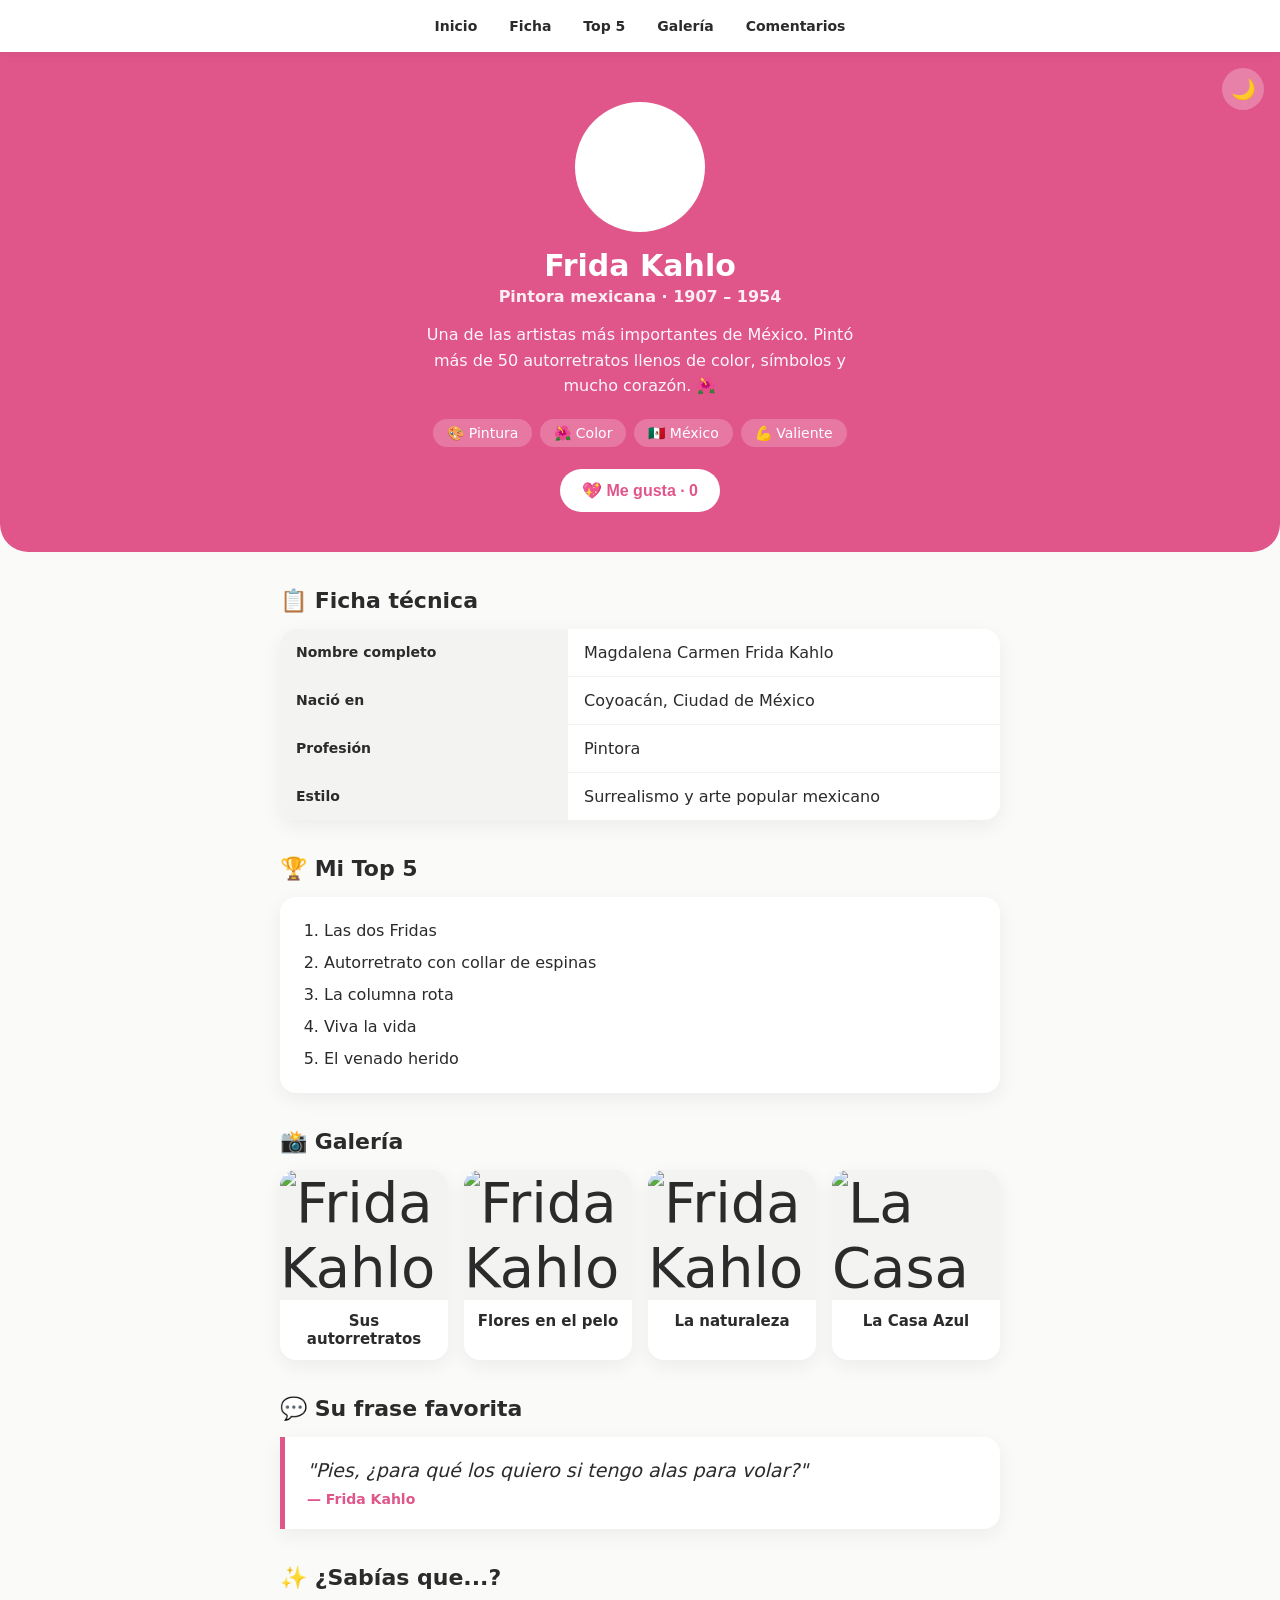
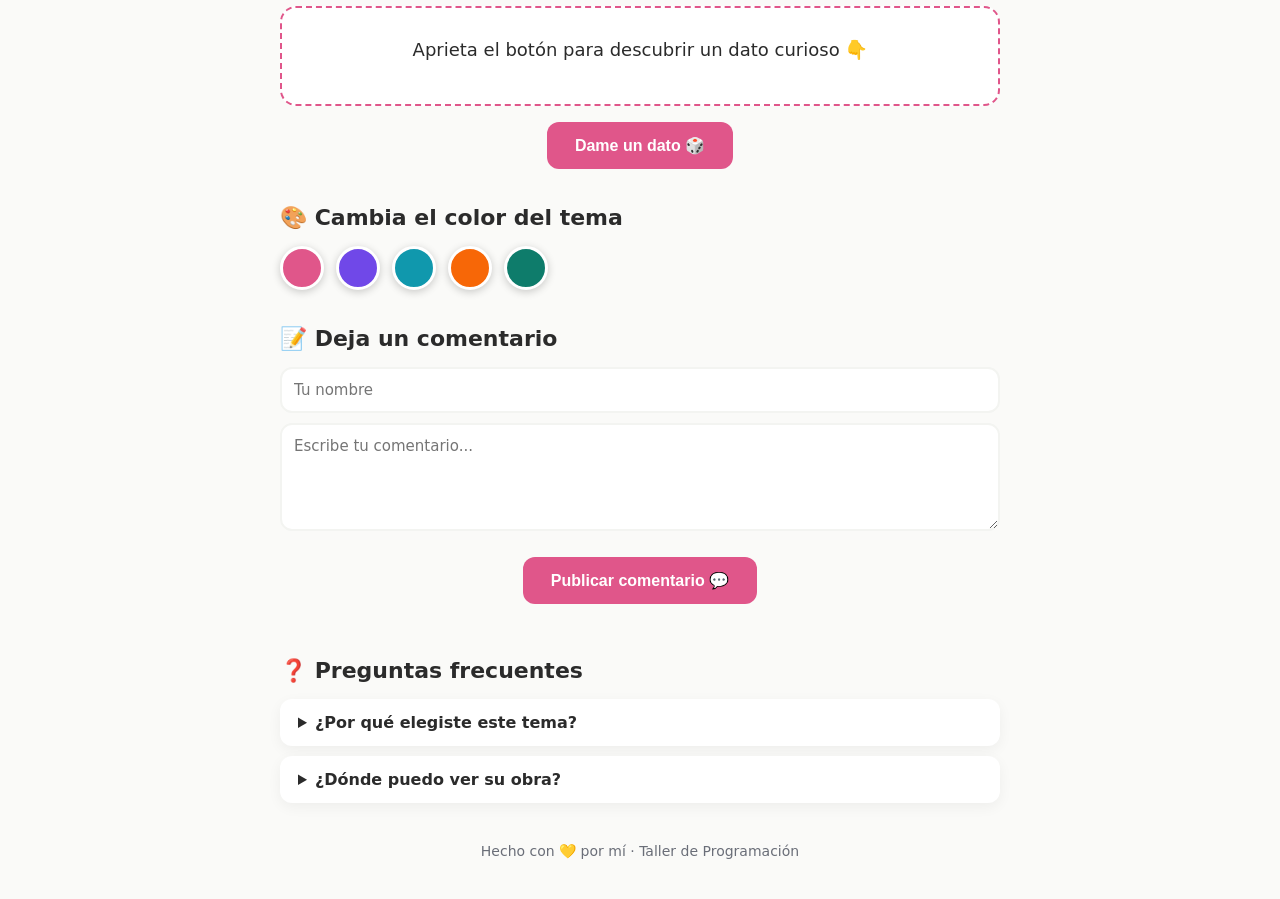
==== plantilla-base/ejemplo/index.html @ d2d50b84 "Add files via upload" ====
<!DOCTYPE html>
<html lang="es">

<head>
  <meta charset="UTF-8">
  <meta name="viewport" content="width=device-width, initial-scale=1.0">

  <link rel="stylesheet" href="style.css">

  <title>Mi Fan-Page · Frida Kahlo</title>

  <!-- ===========================================================
       MI FAN-PAGE  ·  VERSIÓN EJEMPLO (ya terminada)
       Una página sobre algo que te gusta: una artista, una
       película, tu equipo, tu mascota... ¡lo que quieras!

       Esta es la VERSIÓN DE EJEMPLO, ya completa, para ver cómo
       se ve el resultado final. La versión "para-llenar" es la
       que vas a construir tú.
       =========================================================== -->

</head>

<body>

  <!-- ====================  MENÚ DE NAVEGACIÓN  ====================
       <nav> es un menú. Cada enlace salta a una sección de la página
       usando #  (el id de la sección a la que queremos ir). -->
  <nav class="menu">
    <a href="#inicio">Inicio</a>
    <a href="#ficha">Ficha</a>
    <a href="#top">Top 5</a>
    <a href="#galeria">Galería</a>
    <a href="#comentarios">Comentarios</a>
  </nav>


  <!-- ====================  ENCABEZADO (HERO)  ==================== -->
  <header class="hero" id="inicio">

    <!-- Botón de modo oscuro (lo controla el script.js) -->
    <button id="boton-tema" class="boton-tema">🌙</button>

    <!-- Foto principal. Aquí usamos un emoji grande.
         Más abajo te decimos cómo poner una foto de verdad. -->
    <div class="foto-perfil">
      <img src="https://encrypted-tbn0.gstatic.com/images?q=tbn:ANd9GcTcyExUGSnYRdWlQVgIVwicM_nWukJu8FRSmE3G32eCwS_6CU7T2QNOvTM&s=10" alt="Frida Kahlo">
    </div>

    <h1>Frida Kahlo</h1>
    <p class="subtitulo">Pintora mexicana · 1907 – 1954</p>

    <p class="descripcion">
      Una de las artistas más importantes de México. Pintó más de
      50 autorretratos llenos de color, símbolos y mucho corazón. 🌺
    </p>

    <!-- Etiquetas con cosas que la describen -->
    <div class="etiquetas">
      <span class="etiqueta">🎨 Pintura</span>
      <span class="etiqueta">🌺 Color</span>
      <span class="etiqueta">🇲🇽 México</span>
      <span class="etiqueta">💪 Valiente</span>
    </div>

    <!-- Botón de "me gusta" con contador (lo controla el JS) -->
    <button id="boton-like" class="boton-like">💖 Me gusta · <span id="likes">0</span></button>

  </header>


  <!-- ====================  SECCIÓN: FICHA TÉCNICA  ====================
       Una <table> (tabla) sirve para mostrar datos en filas y columnas. -->
  <section class="seccion" id="ficha">
    <h2>📋 Ficha técnica</h2>

    <table class="ficha">
      <tr>
        <th>Nombre completo</th>
        <td>Magdalena Carmen Frida Kahlo</td>
      </tr>
      <tr>
        <th>Nació en</th>
        <td>Coyoacán, Ciudad de México</td>
      </tr>
      <tr>
        <th>Profesión</th>
        <td>Pintora</td>
      </tr>
      <tr>
        <th>Estilo</th>
        <td>Surrealismo y arte popular mexicano</td>
      </tr>
    </table>
  </section>


  <!-- ====================  SECCIÓN: TOP 5  ====================
       <ol> es una lista NUMERADA. Cada <li> es un elemento de la lista. -->
  <section class="seccion" id="top">
    <h2>🏆 Mi Top 5</h2>

    <ol class="top">
      <li>Las dos Fridas</li>
      <li>Autorretrato con collar de espinas</li>
      <li>La columna rota</li>
      <li>Viva la vida</li>
      <li>El venado herido</li>
    </ol>
  </section>


  <!-- ====================  SECCIÓN: GALERÍA  ====================
       <figure> agrupa una imagen con su texto <figcaption>. -->
  <section class="seccion" id="galeria">
    <h2>📸 Galería</h2>

    <div class="galeria">

      <figure class="tarjeta">
        <div class="imagen">
          <img src="https://www.singulart.com/blog/wp-content/uploads/2019/10/Self-Portrait-with-Thorn-Necklace-and-Hummingbird-Frida-Kahlo.jpg" alt="Frida Kahlo">
        </div>
        <figcaption class="pie">Sus autorretratos</figcaption>
      </figure>

      <figure class="tarjeta">
        <div class="imagen">
          <img src="https://aurofloral.com/cdn/shop/articles/Frida-Kahlo_1296x_c15b2d37-93fd-462c-b043-ccd55e7730ba.jpg?v=1671532705" alt="Frida Kahlo con flores en el pelo">
        </div>
        <figcaption class="pie">Flores en el pelo</figcaption>
      </figure>

      <figure class="tarjeta">
        <div class="imagen">
          <img src="https://c.files.bbci.co.uk/29EE/production/_119843701_470a_frida_kahlo_paintings_xl_01189.jpg" alt="Frida Kahlo en la naturaleza">
        </div>
        <figcaption class="pie">La naturaleza</figcaption>
      </figure>

      <figure class="tarjeta">
        <div class="imagen">
          <img src="https://media.vogue.mx/photos/6130dd9c2475cc27bb8ce47d/master/w_1600%2Cc_limit/443B_FRIDA_KAHLO_PAINTINGS_XL_01189.jpg" alt="La Casa Azul">
        </div>
        <figcaption class="pie">La Casa Azul</figcaption>
      </figure>

    </div>
  </section>


  <!-- ====================  SECCIÓN: FRASE FAVORITA  ====================
       <blockquote> es una cita: un texto destacado de alguien. -->
  <section class="seccion">
    <h2>💬 Su frase favorita</h2>

    <blockquote class="frase">
      "Pies, ¿para qué los quiero si tengo alas para volar?"
      <cite>— Frida Kahlo</cite>
    </blockquote>
  </section>


  <!-- ============  SECCIÓN: DATO CURIOSO (con JavaScript)  ============ -->
  <section class="seccion">
    <h2>✨ ¿Sabías que...?</h2>

    <div class="caja-dato">
      <p id="dato">Aprieta el botón para descubrir un dato curioso 👇</p>
    </div>

    <button id="boton-dato" class="boton-dato">Dame un dato 🎲</button>
  </section>


  <!-- ============  SECCIÓN: CAMBIA EL COLOR (con JavaScript)  ============
       Cada botón cambia el color principal de toda la página. -->
  <section class="seccion">
    <h2>🎨 Cambia el color del tema</h2>

    <div class="colores">
      <button class="color-btn" style="background:#E0568A" data-color="#E0568A"></button>
      <button class="color-btn" style="background:#7048E8" data-color="#7048E8"></button>
      <button class="color-btn" style="background:#1098AD" data-color="#1098AD"></button>
      <button class="color-btn" style="background:#F76707" data-color="#F76707"></button>
      <button class="color-btn" style="background:#0E7C6B" data-color="#0E7C6B"></button>
    </div>
  </section>


  <!-- ============  SECCIÓN: COMENTARIOS (con JavaScript)  ============
       <form> es un formulario: junta campos para que la gente escriba.
       <input> es una línea de texto y <textarea> un recuadro grande. -->
  <section class="seccion" id="comentarios">
    <h2>📝 Deja un comentario</h2>

    <form id="form-comentario" class="form">
      <input id="nombre" type="text" placeholder="Tu nombre" required>
      <textarea id="mensaje" placeholder="Escribe tu comentario..." required></textarea>
      <button type="submit" class="boton-dato">Publicar comentario 💬</button>
    </form>

    <!-- Aquí el JavaScript irá agregando los comentarios -->
    <div id="lista-comentarios" class="lista-comentarios"></div>
  </section>


  <!-- ====================  SECCIÓN: PREGUNTAS  ====================
       <details> se abre y se cierra al hacer clic. ¡Sin JavaScript!
       El <summary> es la pregunta visible. -->
  <section class="seccion">
    <h2>❓ Preguntas frecuentes</h2>

    <details class="pregunta">
      <summary>¿Por qué elegiste este tema?</summary>
      <p>Porque me inspira su valentía y todo el color de su arte.</p>
    </details>

    <details class="pregunta">
      <summary>¿Dónde puedo ver su obra?</summary>
      <p>En el Museo Frida Kahlo (la Casa Azul) en Coyoacán, Ciudad de México.</p>
    </details>
  </section>


  <!-- ====================  PIE DE PÁGINA  ==================== -->
  <footer class="pie-pagina">
    Hecho con 💛 por mí · Taller de Programación
  </footer>


  <!-- 💡 ¿QUIERES PONER UNA FOTO DE VERDAD?
       Cambia esta línea:    <div class="foto-perfil">🎨</div>
       por esta otra:        <div class="foto-perfil"><img src="PEGA-AQUÍ-LA-DIRECCIÓN" alt="Foto"></div>
       Lo mismo funciona para las imágenes de la galería. -->

  <script src="script.js"></script>

</body>

</html>
---- plantilla-base/ejemplo/style.css ----
/* ===========================================================
   ESTILOS DE MI FAN-PAGE  ·  VERSIÓN EJEMPLO
   Aquí vive todo el color, los tamaños y la forma de la página.
   =========================================================== */

/* Los COLORES del tema viven aquí arriba.
   Cambia estos valores y toda la página cambia de color.
   Prueba otros:  #E0568A (rosa) · #7048E8 (morado) · #1098AD (azul) */
:root {
  --color: #E0568A;
  --fondo: #FAFAF8;
  --texto: #2B2B2B;
  --tarjeta: #FFFFFF;
  --suave: #F3F4F1;
  --gris: #6A6E78;
}

/* MODO OSCURO: cuando el JS le pone la clase "oscuro" al body,
   estos colores reemplazan a los de arriba. */
body.oscuro {
  --fondo: #1A1A22;
  --texto: #F2F2F2;
  --tarjeta: #26262F;
  --suave: #32323D;
  --gris: #A5A5B0;
}

body {
  font-family: system-ui, sans-serif;
  background: var(--fondo);
  color: var(--texto);
  margin: 0;
  padding: 0 0 40px;
  transition: background 0.3s ease, color 0.3s ease;
}

/* ====================  MENÚ DE NAVEGACIÓN  ==================== */
.menu {
  position: sticky;        /* se queda pegado arriba al hacer scroll */
  top: 0;
  z-index: 10;
  background: var(--tarjeta);
  display: flex;
  flex-wrap: wrap;
  justify-content: center;
  gap: 8px;
  padding: 12px;
  box-shadow: 0 2px 10px rgba(0, 0, 0, 0.06);
}

.menu a {
  text-decoration: none;
  color: var(--texto);
  font-weight: 600;
  font-size: 14px;
  padding: 6px 12px;
  border-radius: 999px;
}

.menu a:hover {
  background: var(--suave);
}

/* ====================  ENCABEZADO (HERO)  ==================== */
.hero {
  position: relative;
  background: var(--color);
  color: white;
  text-align: center;
  padding: 50px 20px 40px;
  border-radius: 0 0 28px 28px;
}

.foto-perfil {
  width: 120px;
  height: 120px;
  border-radius: 50%;
  background: white;
  margin: 0 auto 16px;
  display: flex;
  align-items: center;
  justify-content: center;
  font-size: 60px;
  overflow: hidden;           /* recorta la imagen a la forma del círculo */
  border: 5px solid rgba(255, 255, 255, 0.4);
}

/* Si dentro de .foto-perfil hay una <img>, que llene el círculo sin deformarse. */
.foto-perfil img {
  width: 100%;
  height: 100%;
  object-fit: cover;
}

.hero h1 {
  margin: 0 0 4px;
  font-size: 30px;
}

.subtitulo {
  margin: 0 0 16px;
  opacity: 0.9;
  font-weight: 600;
}

.descripcion {
  max-width: 460px;
  margin: 0 auto 20px;
  line-height: 1.6;
  opacity: 0.95;
}

/* Etiquetas del hero */
.etiquetas {
  display: flex;
  flex-wrap: wrap;
  justify-content: center;
  gap: 8px;
  margin-bottom: 22px;
}

.etiqueta {
  background: rgba(255, 255, 255, 0.2);
  padding: 6px 14px;
  border-radius: 999px;
  font-size: 14px;
}

/* Botón de "me gusta" */
.boton-like {
  background: white;
  color: var(--color);
  border: none;
  padding: 12px 22px;
  border-radius: 999px;
  font-size: 16px;
  font-weight: 700;
  cursor: pointer;
  transition: transform 0.1s ease;
}

.boton-like:hover {
  transform: scale(1.05);
}

/* Botón de modo oscuro (esquina del hero) */
.boton-tema {
  position: absolute;
  top: 16px;
  right: 16px;
  background: rgba(255, 255, 255, 0.25);
  border: none;
  width: 42px;
  height: 42px;
  border-radius: 50%;
  font-size: 20px;
  cursor: pointer;
}

/* ====================  SECCIONES  ==================== */
.seccion {
  max-width: 720px;
  margin: 36px auto 0;
  padding: 0 20px;
  scroll-margin-top: 70px;   /* para que el menú no tape el título */
}

.seccion h2 {
  font-size: 22px;
  margin-bottom: 16px;
}

/* ====================  FICHA TÉCNICA (tabla)  ==================== */
.ficha {
  width: 100%;
  border-collapse: collapse;
  background: var(--tarjeta);
  border-radius: 16px;
  overflow: hidden;
  box-shadow: 0 6px 20px rgba(0, 0, 0, 0.06);
}

.ficha th,
.ficha td {
  text-align: left;
  padding: 14px 16px;
  border-bottom: 1px solid var(--suave);
}

.ficha th {
  background: var(--suave);
  width: 40%;
  font-size: 14px;
}

.ficha tr:last-child th,
.ficha tr:last-child td {
  border-bottom: none;
}

/* ====================  TOP 5 (lista numerada)  ==================== */
.top {
  background: var(--tarjeta);
  border-radius: 16px;
  padding: 18px 18px 18px 44px;
  box-shadow: 0 6px 20px rgba(0, 0, 0, 0.06);
  line-height: 2;
}

/* ====================  GALERÍA  ==================== */
.galeria {
  display: grid;
  grid-template-columns: repeat(auto-fill, minmax(150px, 1fr));
  gap: 16px;
}

.tarjeta {
  background: var(--tarjeta);
  border-radius: 16px;
  overflow: hidden;
  box-shadow: 0 6px 20px rgba(0, 0, 0, 0.06);
  transition: transform 0.15s ease;
  margin: 0;
}

.tarjeta:hover {
  transform: translateY(-4px);
}

.imagen {
  height: 130px;
  background: var(--suave);
  display: flex;
  align-items: center;
  justify-content: center;
  font-size: 56px;
  overflow: hidden;
}

/* Si dentro de .imagen hay una <img> de verdad, que llene el recuadro
   sin deformarse (object-fit: cover recorta lo que sobra). */
.imagen img {
  width: 100%;
  height: 100%;
  object-fit: cover;
}

.pie {
  margin: 0;
  padding: 12px;
  text-align: center;
  font-weight: 600;
  font-size: 15px;
}

/* ====================  FRASE FAVORITA  ==================== */
.frase {
  background: var(--tarjeta);
  border-left: 5px solid var(--color);
  border-radius: 0 16px 16px 0;
  margin: 0;
  padding: 22px;
  font-size: 19px;
  font-style: italic;
  box-shadow: 0 6px 20px rgba(0, 0, 0, 0.06);
}

.frase cite {
  display: block;
  margin-top: 10px;
  font-size: 14px;
  font-style: normal;
  font-weight: 700;
  color: var(--color);
}

/* ============  CAJA DEL DATO CURIOSO (JavaScript)  ============ */
.caja-dato {
  background: var(--tarjeta);
  border: 2px dashed var(--color);
  border-radius: 16px;
  padding: 28px 20px;
  text-align: center;
  min-height: 40px;
}

#dato {
  margin: 0;
  font-size: 18px;
  line-height: 1.5;
}

.boton-dato {
  display: block;
  margin: 16px auto 0;
  background: var(--color);
  color: white;
  border: none;
  padding: 14px 28px;
  border-radius: 12px;
  font-size: 16px;
  font-weight: 600;
  cursor: pointer;
  transition: transform 0.1s ease;
}

.boton-dato:hover {
  transform: scale(1.05);
}

/* ============  BOTONES DE COLOR  ============ */
.colores {
  display: flex;
  gap: 12px;
  flex-wrap: wrap;
}

.color-btn {
  width: 44px;
  height: 44px;
  border-radius: 50%;
  border: 3px solid white;
  box-shadow: 0 2px 8px rgba(0, 0, 0, 0.2);
  cursor: pointer;
  transition: transform 0.1s ease;
}

.color-btn:hover {
  transform: scale(1.15);
}

/* ============  FORMULARIO DE COMENTARIOS  ============ */
.form {
  display: flex;
  flex-direction: column;
  gap: 10px;
}

.form input,
.form textarea {
  font-family: inherit;
  font-size: 15px;
  padding: 12px;
  border: 2px solid var(--suave);
  border-radius: 12px;
  background: var(--tarjeta);
  color: var(--texto);
}

.form textarea {
  min-height: 80px;
  resize: vertical;
}

.form input:focus,
.form textarea:focus {
  outline: none;
  border-color: var(--color);
}

.lista-comentarios {
  margin-top: 18px;
  display: flex;
  flex-direction: column;
  gap: 10px;
}

.comentario {
  background: var(--tarjeta);
  border-radius: 12px;
  padding: 14px 16px;
  box-shadow: 0 4px 14px rgba(0, 0, 0, 0.05);
}

.comentario strong {
  color: var(--color);
}

/* ============  PREGUNTAS (details)  ============ */
.pregunta {
  background: var(--tarjeta);
  border-radius: 12px;
  padding: 14px 18px;
  margin-bottom: 10px;
  box-shadow: 0 4px 14px rgba(0, 0, 0, 0.05);
}

.pregunta summary {
  cursor: pointer;
  font-weight: 600;
}

.pregunta p {
  margin: 12px 0 0;
  color: var(--gris);
}

/* ====================  PIE DE PÁGINA  ==================== */
.pie-pagina {
  text-align: center;
  margin-top: 40px;
  color: var(--gris);
  font-size: 14px;
}
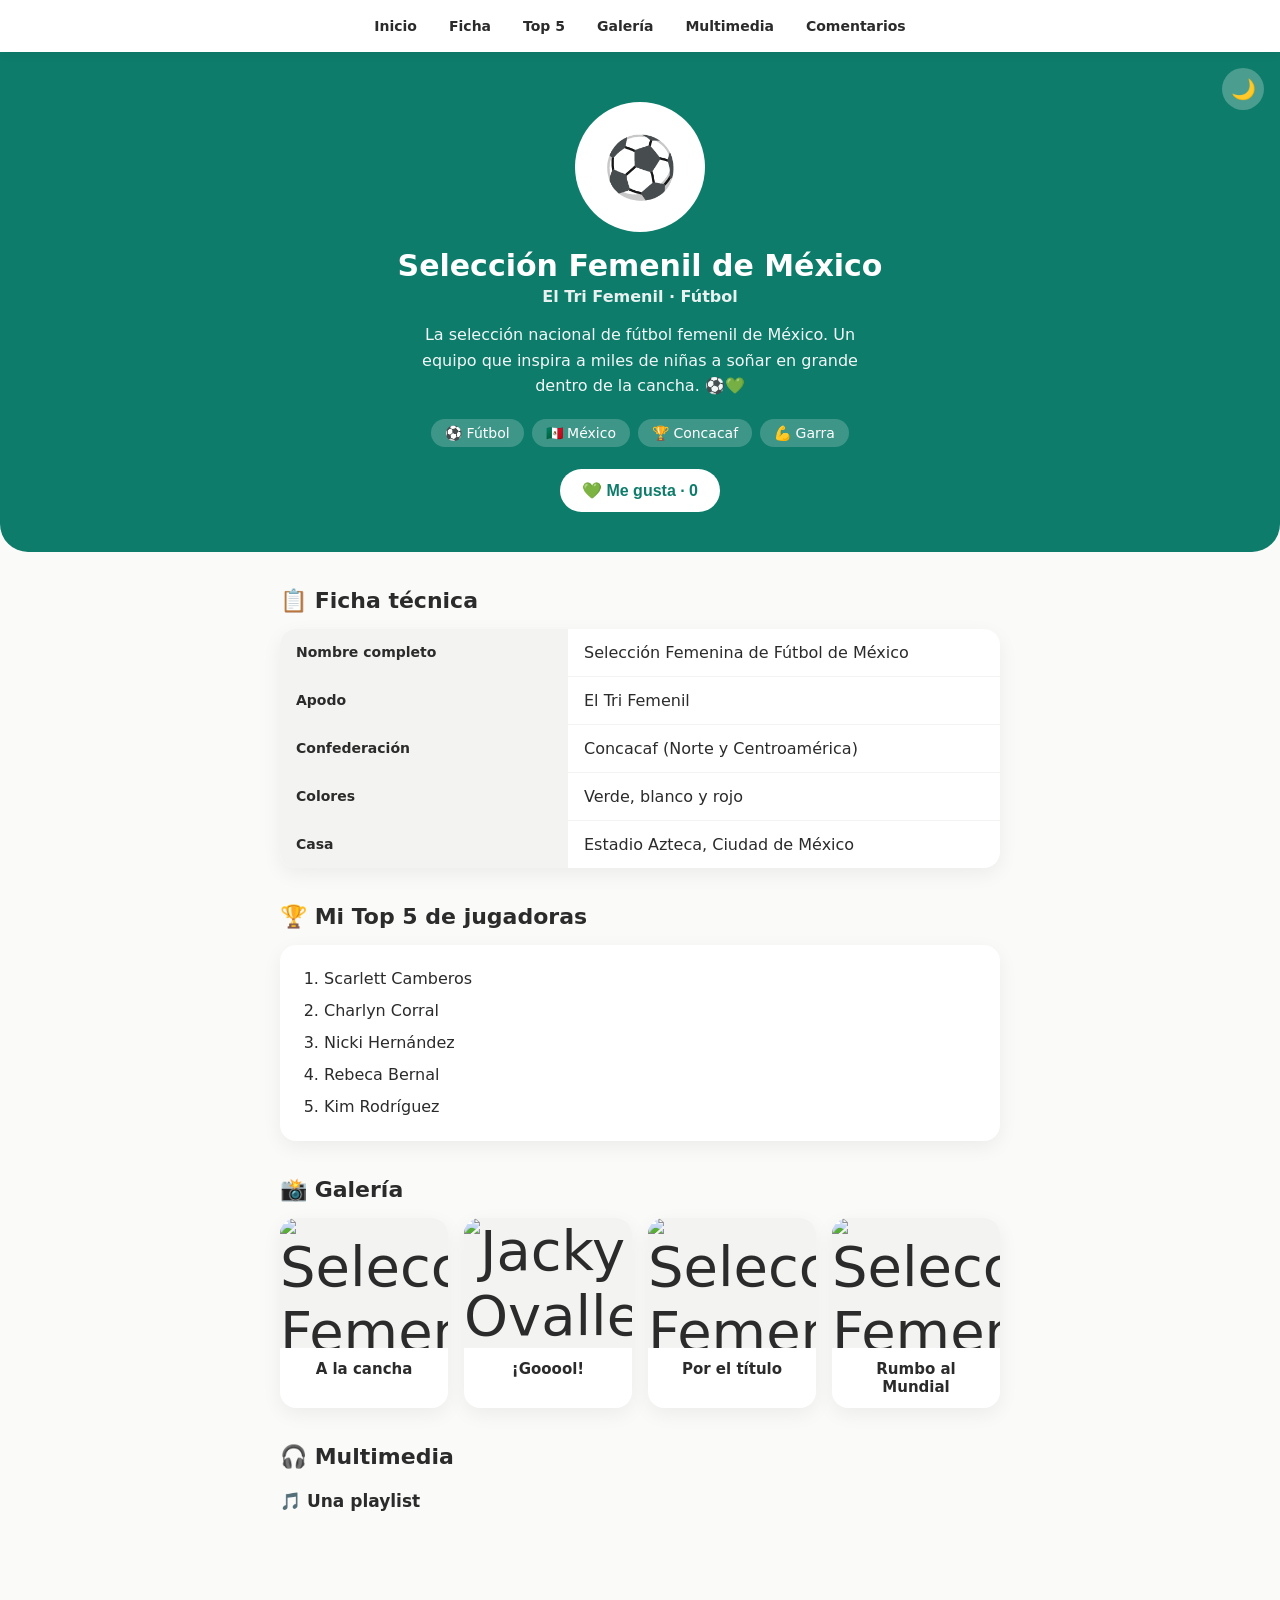
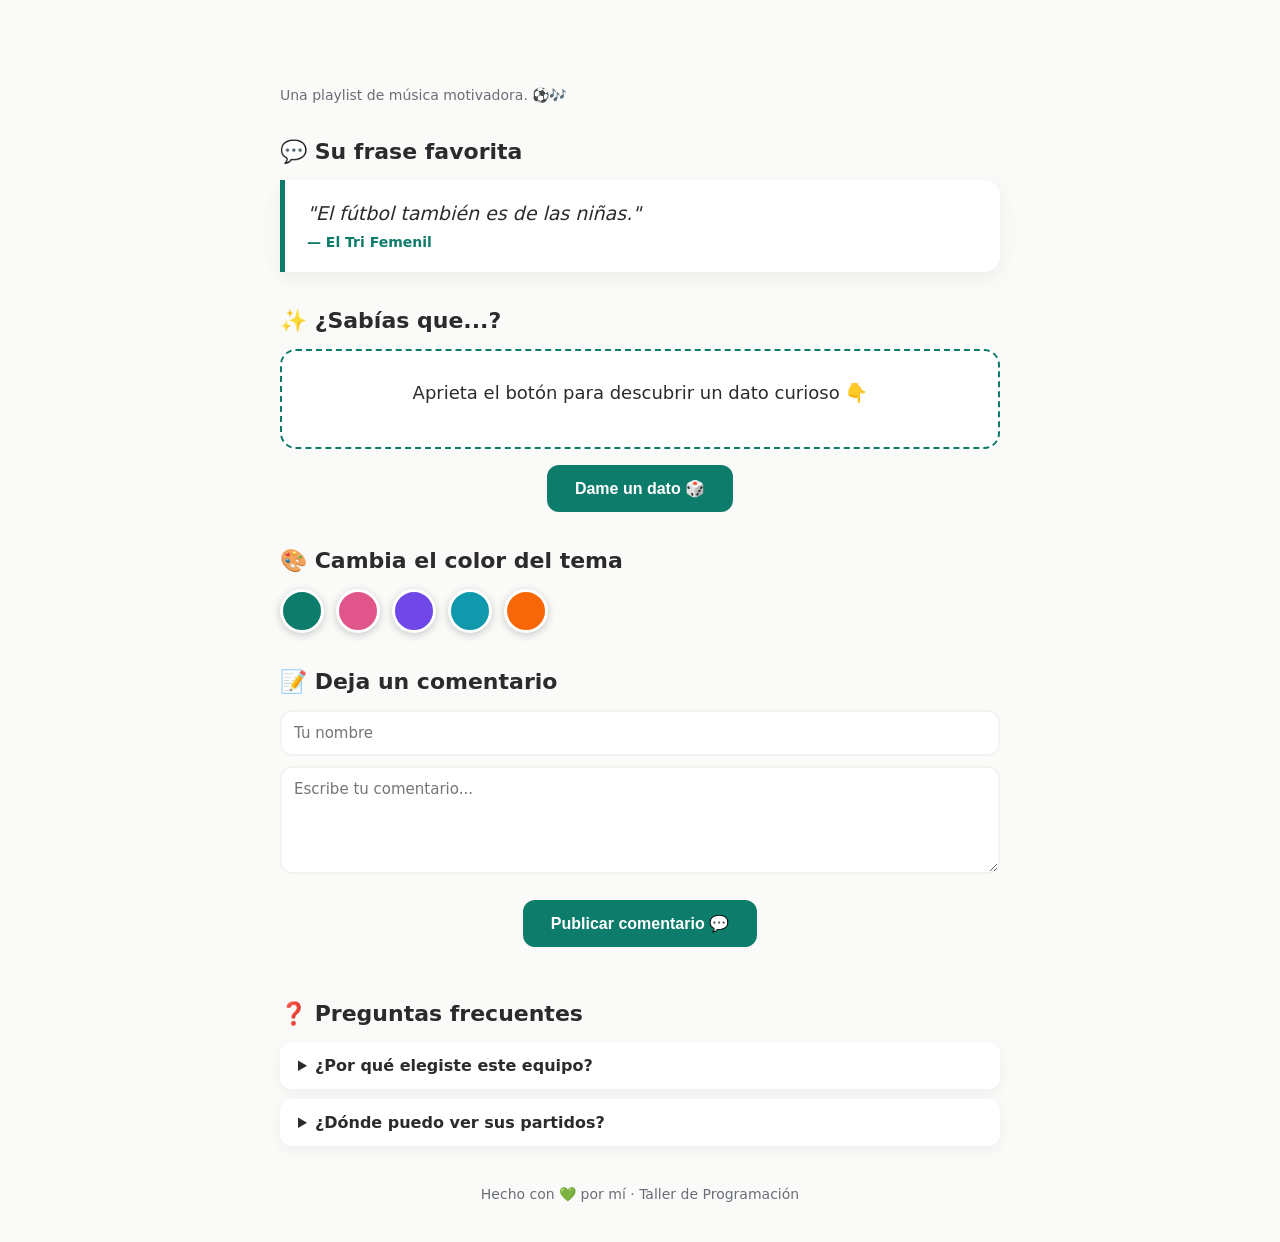
==== commit 45bd1642: "Add files via upload" ====
--- a/plantilla-base/ejemplo/index.html
+++ b/plantilla-base/ejemplo/index.html
@@ -7,16 +7,20 @@
 
   <link rel="stylesheet" href="style.css">
 
-  <title>Mi Fan-Page · Frida Kahlo</title>
+  <title>Mi Fan-Page · Selección Femenil 🇲🇽</title>
 
   <!-- ===========================================================
        MI FAN-PAGE  ·  VERSIÓN EJEMPLO (ya terminada)
-       Una página sobre algo que te gusta: una artista, una
-       película, tu equipo, tu mascota... ¡lo que quieras!
+       Una página sobre algo que te gusta: un equipo, una artista,
+       una película, tu mascota... ¡lo que quieras!
 
        Esta es la VERSIÓN DE EJEMPLO, ya completa, para ver cómo
        se ve el resultado final. La versión "para-llenar" es la
        que vas a construir tú.
+
+       En este ejemplo el tema es el DEPORTE FEMENIL: la Selección
+       Femenil de Fútbol de México. Puedes cambiarlo por tu equipo
+       o tu deportista favorita.
        =========================================================== -->
 
 </head>
@@ -31,6 +35,7 @@
     <a href="#ficha">Ficha</a>
     <a href="#top">Top 5</a>
     <a href="#galeria">Galería</a>
+    <a href="#multimedia">Multimedia</a>
     <a href="#comentarios">Comentarios</a>
   </nav>
 
@@ -43,28 +48,27 @@
 
     <!-- Foto principal. Aquí usamos un emoji grande.
          Más abajo te decimos cómo poner una foto de verdad. -->
-    <div class="foto-perfil">
-      <img src="https://encrypted-tbn0.gstatic.com/images?q=tbn:ANd9GcTcyExUGSnYRdWlQVgIVwicM_nWukJu8FRSmE3G32eCwS_6CU7T2QNOvTM&s=10" alt="Frida Kahlo">
-    </div>
-
-    <h1>Frida Kahlo</h1>
-    <p class="subtitulo">Pintora mexicana · 1907 – 1954</p>
+    <div class="foto-perfil">⚽</div>
+
+    <h1>Selección Femenil de México</h1>
+    <p class="subtitulo">El Tri Femenil · Fútbol</p>
 
     <p class="descripcion">
-      Una de las artistas más importantes de México. Pintó más de
-      50 autorretratos llenos de color, símbolos y mucho corazón. 🌺
+      La selección nacional de fútbol femenil de México. Un equipo
+      que inspira a miles de niñas a soñar en grande dentro de la
+      cancha. ⚽💚
     </p>
 
     <!-- Etiquetas con cosas que la describen -->
     <div class="etiquetas">
-      <span class="etiqueta">🎨 Pintura</span>
-      <span class="etiqueta">🌺 Color</span>
+      <span class="etiqueta">⚽ Fútbol</span>
       <span class="etiqueta">🇲🇽 México</span>
-      <span class="etiqueta">💪 Valiente</span>
+      <span class="etiqueta">🏆 Concacaf</span>
+      <span class="etiqueta">💪 Garra</span>
     </div>
 
     <!-- Botón de "me gusta" con contador (lo controla el JS) -->
-    <button id="boton-like" class="boton-like">💖 Me gusta · <span id="likes">0</span></button>
+    <button id="boton-like" class="boton-like">💚 Me gusta · <span id="likes">0</span></button>
 
   </header>
 
@@ -77,19 +81,23 @@
     <table class="ficha">
       <tr>
         <th>Nombre completo</th>
-        <td>Magdalena Carmen Frida Kahlo</td>
-      </tr>
-      <tr>
-        <th>Nació en</th>
-        <td>Coyoacán, Ciudad de México</td>
-      </tr>
-      <tr>
-        <th>Profesión</th>
-        <td>Pintora</td>
-      </tr>
-      <tr>
-        <th>Estilo</th>
-        <td>Surrealismo y arte popular mexicano</td>
+        <td>Selección Femenina de Fútbol de México</td>
+      </tr>
+      <tr>
+        <th>Apodo</th>
+        <td>El Tri Femenil</td>
+      </tr>
+      <tr>
+        <th>Confederación</th>
+        <td>Concacaf (Norte y Centroamérica)</td>
+      </tr>
+      <tr>
+        <th>Colores</th>
+        <td>Verde, blanco y rojo</td>
+      </tr>
+      <tr>
+        <th>Casa</th>
+        <td>Estadio Azteca, Ciudad de México</td>
       </tr>
     </table>
   </section>
@@ -98,14 +106,14 @@
   <!-- ====================  SECCIÓN: TOP 5  ====================
        <ol> es una lista NUMERADA. Cada <li> es un elemento de la lista. -->
   <section class="seccion" id="top">
-    <h2>🏆 Mi Top 5</h2>
+    <h2>🏆 Mi Top 5 de jugadoras</h2>
 
     <ol class="top">
-      <li>Las dos Fridas</li>
-      <li>Autorretrato con collar de espinas</li>
-      <li>La columna rota</li>
-      <li>Viva la vida</li>
-      <li>El venado herido</li>
+      <li>Scarlett Camberos</li>
+      <li>Charlyn Corral</li>
+      <li>Nicki Hernández</li>
+      <li>Rebeca Bernal</li>
+      <li>Kim Rodríguez</li>
     </ol>
   </section>
 
@@ -119,33 +127,62 @@
 
       <figure class="tarjeta">
         <div class="imagen">
-          <img src="https://www.singulart.com/blog/wp-content/uploads/2019/10/Self-Portrait-with-Thorn-Necklace-and-Hummingbird-Frida-Kahlo.jpg" alt="Frida Kahlo">
-        </div>
-        <figcaption class="pie">Sus autorretratos</figcaption>
-      </figure>
-
-      <figure class="tarjeta">
-        <div class="imagen">
-          <img src="https://aurofloral.com/cdn/shop/articles/Frida-Kahlo_1296x_c15b2d37-93fd-462c-b043-ccd55e7730ba.jpg?v=1671532705" alt="Frida Kahlo con flores en el pelo">
-        </div>
-        <figcaption class="pie">Flores en el pelo</figcaption>
-      </figure>
-
-      <figure class="tarjeta">
-        <div class="imagen">
-          <img src="https://c.files.bbci.co.uk/29EE/production/_119843701_470a_frida_kahlo_paintings_xl_01189.jpg" alt="Frida Kahlo en la naturaleza">
-        </div>
-        <figcaption class="pie">La naturaleza</figcaption>
-      </figure>
-
-      <figure class="tarjeta">
-        <div class="imagen">
-          <img src="https://media.vogue.mx/photos/6130dd9c2475cc27bb8ce47d/master/w_1600%2Cc_limit/443B_FRIDA_KAHLO_PAINTINGS_XL_01189.jpg" alt="La Casa Azul">
-        </div>
-        <figcaption class="pie">La Casa Azul</figcaption>
-      </figure>
-
-    </div>
+          <img src="https://aiplay.mx/wp-content/uploads/2025/03/La-Seleccion-Mexicana-Femenil-avanza-en-el-ranking-FIFA.jpg" alt="Selección Femenil de México">
+        </div>
+        <figcaption class="pie">A la cancha</figcaption>
+      </figure>
+
+      <figure class="tarjeta">
+        <div class="imagen">
+          <img src="https://oem.com.mx/elsoldetlaxcala/img/22935975/1745427644/BASE_LANDSCAPE/1200/image.webp" alt="Jacky Ovalle celebrando">
+        </div>
+        <figcaption class="pie">¡Gooool!</figcaption>
+      </figure>
+
+      <figure class="tarjeta">
+        <div class="imagen">
+          <img src="https://www.tudn.com/_next/image?url=https%3A%2F%2Fst1.uvnimg.com%2F63%2F58%2F5219c140408ca4bf46503fd1a18d%2Ff1fcade9b9f7488f8c651680501e5ead&w=1280&q=75" alt="Selección Femenil rumbo al Mundial">
+        </div>
+        <figcaption class="pie">Por el título</figcaption>
+      </figure>
+
+      <figure class="tarjeta">
+        <div class="imagen">
+          <img src="https://www.sopitas.com/wp-content/uploads/2024/06/seleccion-mexicana-femenil-pedro-lopez-1.png" alt="Selección Femenil de México celebrando">
+        </div>
+        <figcaption class="pie">Rumbo al Mundial</figcaption>
+      </figure>
+
+    </div>
+  </section>
+
+
+  <!-- ====================  SECCIÓN: MULTIMEDIA (embed)  ====================
+       Un <iframe> es "una página dentro de otra": aquí lo usamos para
+       INCRUSTAR (embeber) una playlist de Spotify.
+
+       👉 Es GRATIS: Spotify te regala el código en "Compartir → Insertar". -->
+  <section class="seccion" id="multimedia">
+    <h2>🎧 Multimedia</h2>
+
+    <!-- ----------  PLAYLIST DE SPOTIFY  ----------
+         Este ya funciona como EJEMPLO (una playlist pública de Spotify).
+         CÓMO PONER LA TUYA:
+         1. Abre tu playlist o podcast en Spotify.
+         2. Clic en los "..." → "Compartir" → "Insertar elemento".
+         3. Copia la dirección que aparece después de  src="..."
+            (se ve así:  https://open.spotify.com/embed/playlist/XXXX )
+         4. Pégala abajo, reemplazando todo el enlace de src. -->
+    <h3 class="sub-multimedia">🎵 Una playlist</h3>
+    <iframe
+      class="spotify"
+      src="https://open.spotify.com/embed/playlist/37i9dQZF1DXcBWIGoYBM5M"
+      title="Playlist de Spotify"
+      loading="lazy"
+      allow="encrypted-media"></iframe>
+    <p class="nota-embed">
+      Una playlist de música motivadora. ⚽🎶
+    </p>
   </section>
 
 
@@ -155,8 +192,8 @@
     <h2>💬 Su frase favorita</h2>
 
     <blockquote class="frase">
-      "Pies, ¿para qué los quiero si tengo alas para volar?"
-      <cite>— Frida Kahlo</cite>
+      "El fútbol también es de las niñas."
+      <cite>— El Tri Femenil</cite>
     </blockquote>
   </section>
 
@@ -179,11 +216,11 @@
     <h2>🎨 Cambia el color del tema</h2>
 
     <div class="colores">
+      <button class="color-btn" style="background:#0E7C6B" data-color="#0E7C6B"></button>
       <button class="color-btn" style="background:#E0568A" data-color="#E0568A"></button>
       <button class="color-btn" style="background:#7048E8" data-color="#7048E8"></button>
       <button class="color-btn" style="background:#1098AD" data-color="#1098AD"></button>
       <button class="color-btn" style="background:#F76707" data-color="#F76707"></button>
-      <button class="color-btn" style="background:#0E7C6B" data-color="#0E7C6B"></button>
     </div>
   </section>
 
@@ -212,25 +249,25 @@
     <h2>❓ Preguntas frecuentes</h2>
 
     <details class="pregunta">
-      <summary>¿Por qué elegiste este tema?</summary>
-      <p>Porque me inspira su valentía y todo el color de su arte.</p>
+      <summary>¿Por qué elegiste este equipo?</summary>
+      <p>Porque demuestra que el fútbol es para todas y nos llena de orgullo. 💚</p>
     </details>
 
     <details class="pregunta">
-      <summary>¿Dónde puedo ver su obra?</summary>
-      <p>En el Museo Frida Kahlo (la Casa Azul) en Coyoacán, Ciudad de México.</p>
+      <summary>¿Dónde puedo ver sus partidos?</summary>
+      <p>En la Liga MX Femenil y en los torneos de la Concacaf rumbo al Mundial. 📺</p>
     </details>
   </section>
 
 
   <!-- ====================  PIE DE PÁGINA  ==================== -->
   <footer class="pie-pagina">
-    Hecho con 💛 por mí · Taller de Programación
+    Hecho con 💚 por mí · Taller de Programación
   </footer>
 
 
   <!-- 💡 ¿QUIERES PONER UNA FOTO DE VERDAD?
-       Cambia esta línea:    <div class="foto-perfil">🎨</div>
+       Cambia esta línea:    <div class="foto-perfil">⚽</div>
        por esta otra:        <div class="foto-perfil"><img src="PEGA-AQUÍ-LA-DIRECCIÓN" alt="Foto"></div>
        Lo mismo funciona para las imágenes de la galería. -->
 
--- a/plantilla-base/ejemplo/style.css
+++ b/plantilla-base/ejemplo/style.css
@@ -7,7 +7,7 @@
    Cambia estos valores y toda la página cambia de color.
    Prueba otros:  #E0568A (rosa) · #7048E8 (morado) · #1098AD (azul) */
 :root {
-  --color: #E0568A;
+  --color: #0E7C6B;
   --fondo: #FAFAF8;
   --texto: #2B2B2B;
   --tarjeta: #FFFFFF;
@@ -253,6 +253,34 @@
   font-size: 15px;
 }
 
+/* ====================  MULTIMEDIA (embeds)  ==================== */
+.sub-multimedia {
+  font-size: 17px;
+  margin: 22px 0 10px;
+}
+
+/* Reproductor de Spotify */
+.spotify {
+  width: 100%;
+  height: 152px;            /* alto típico del reproductor compacto */
+  border: 0;
+  border-radius: 16px;
+}
+
+/* Notita gris debajo de cada embed */
+.nota-embed {
+  margin: 10px 0 0;
+  font-size: 14px;
+  color: var(--gris);
+}
+
+.nota-embed code {
+  background: var(--suave);
+  border-radius: 6px;
+  padding: 1px 6px;
+  font-size: 13px;
+}
+
 /* ====================  FRASE FAVORITA  ==================== */
 .frase {
   background: var(--tarjeta);
